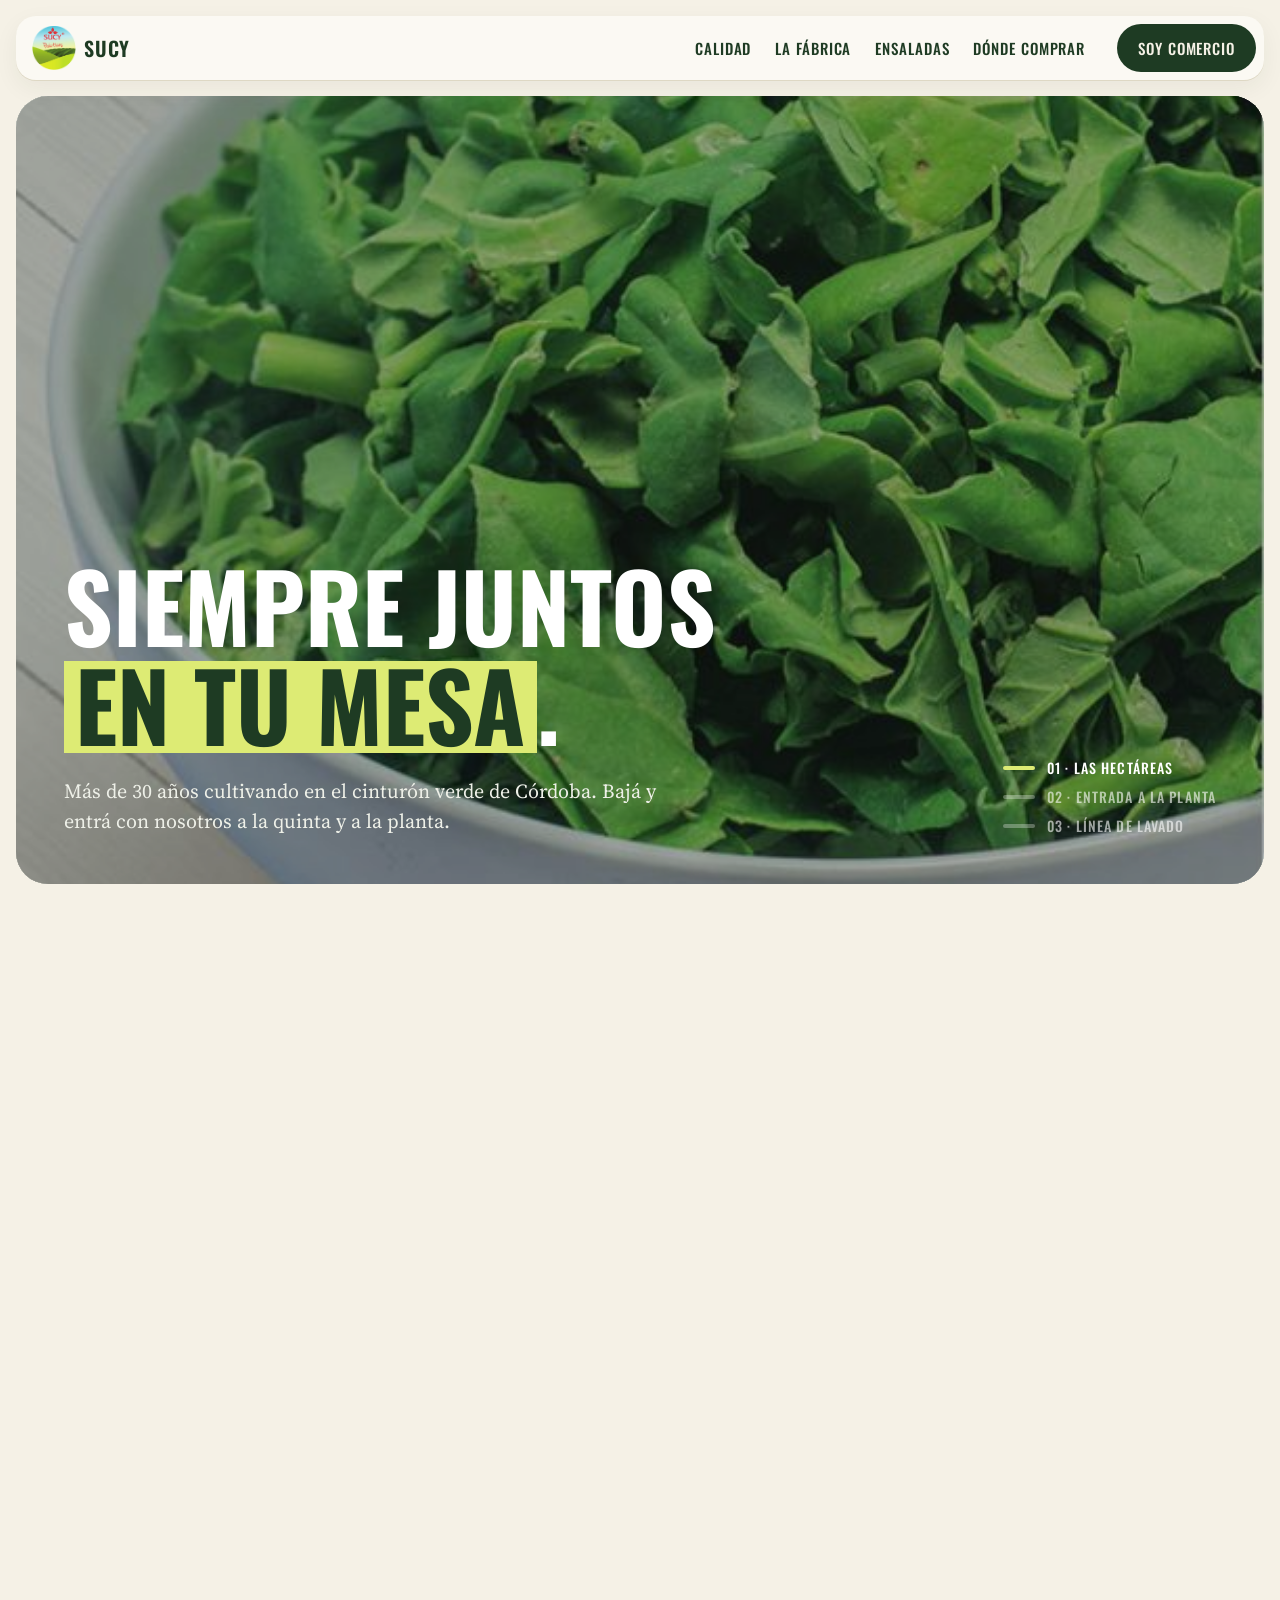
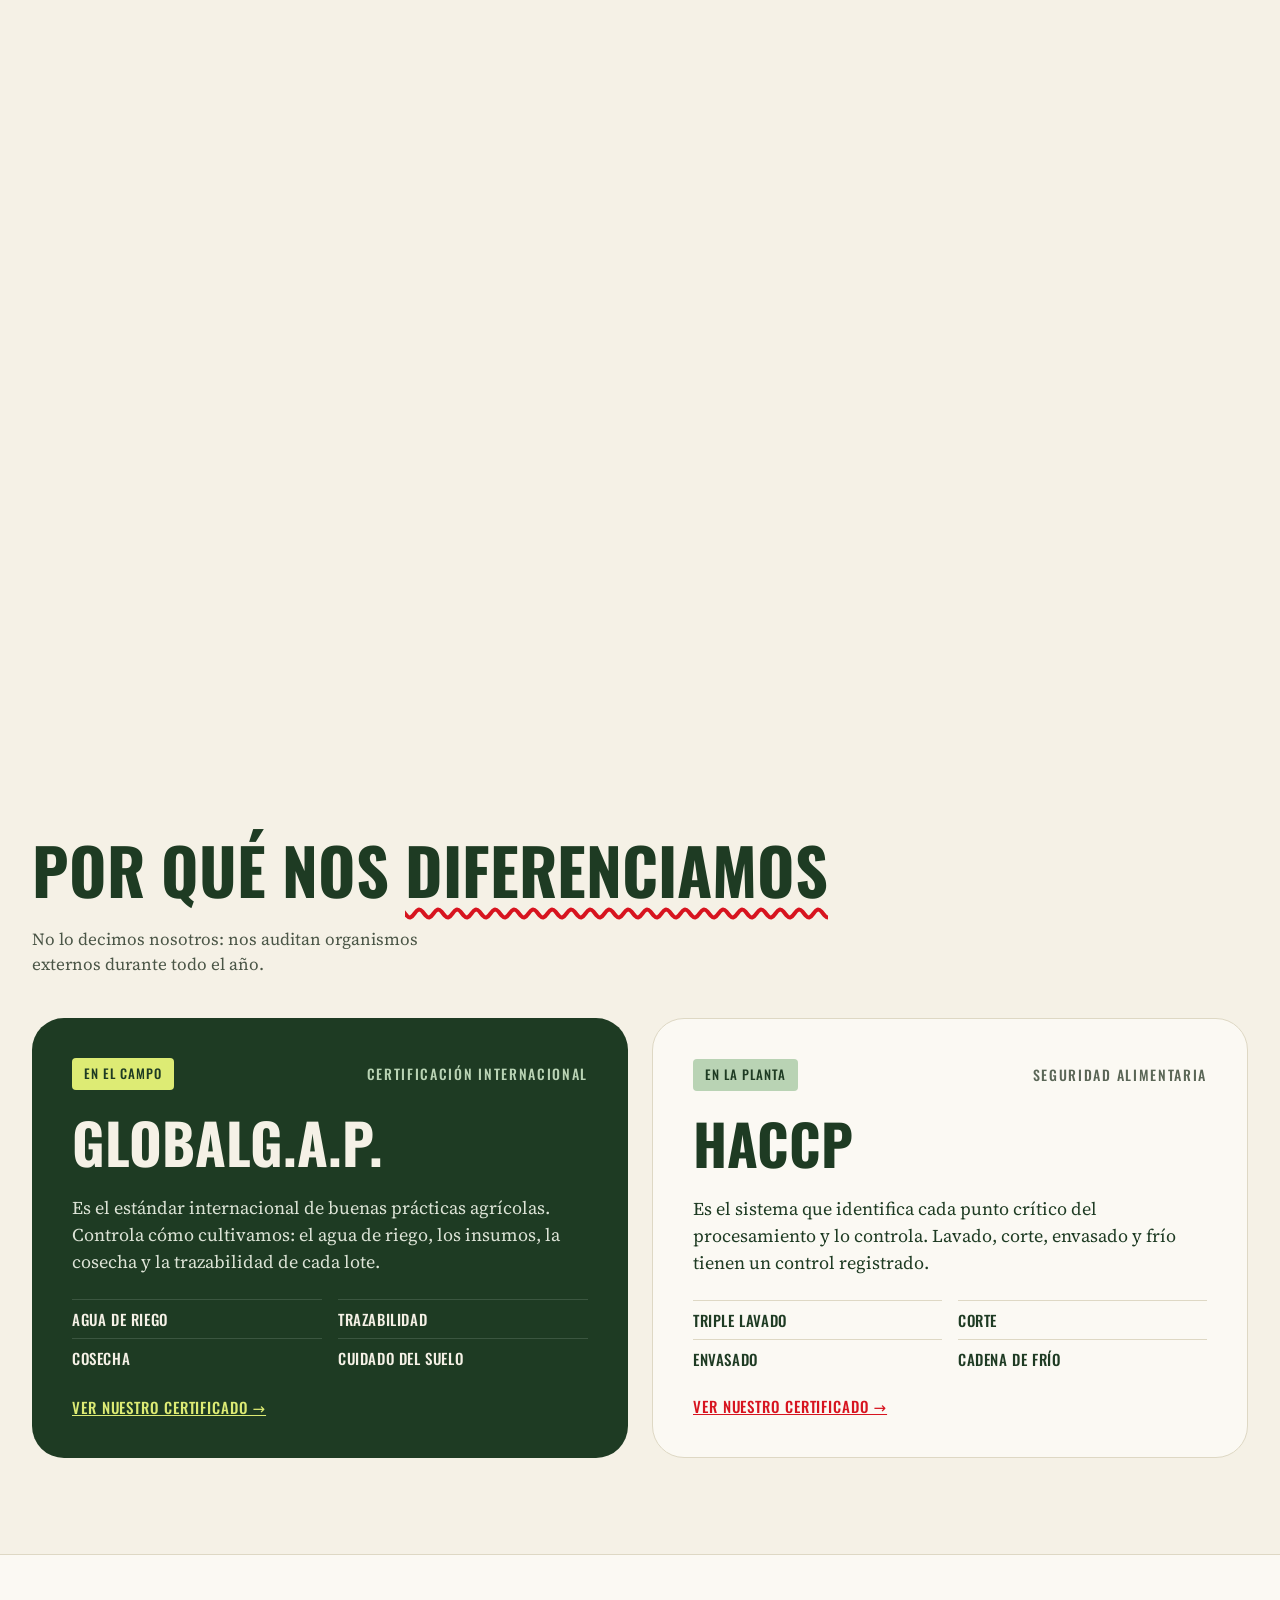
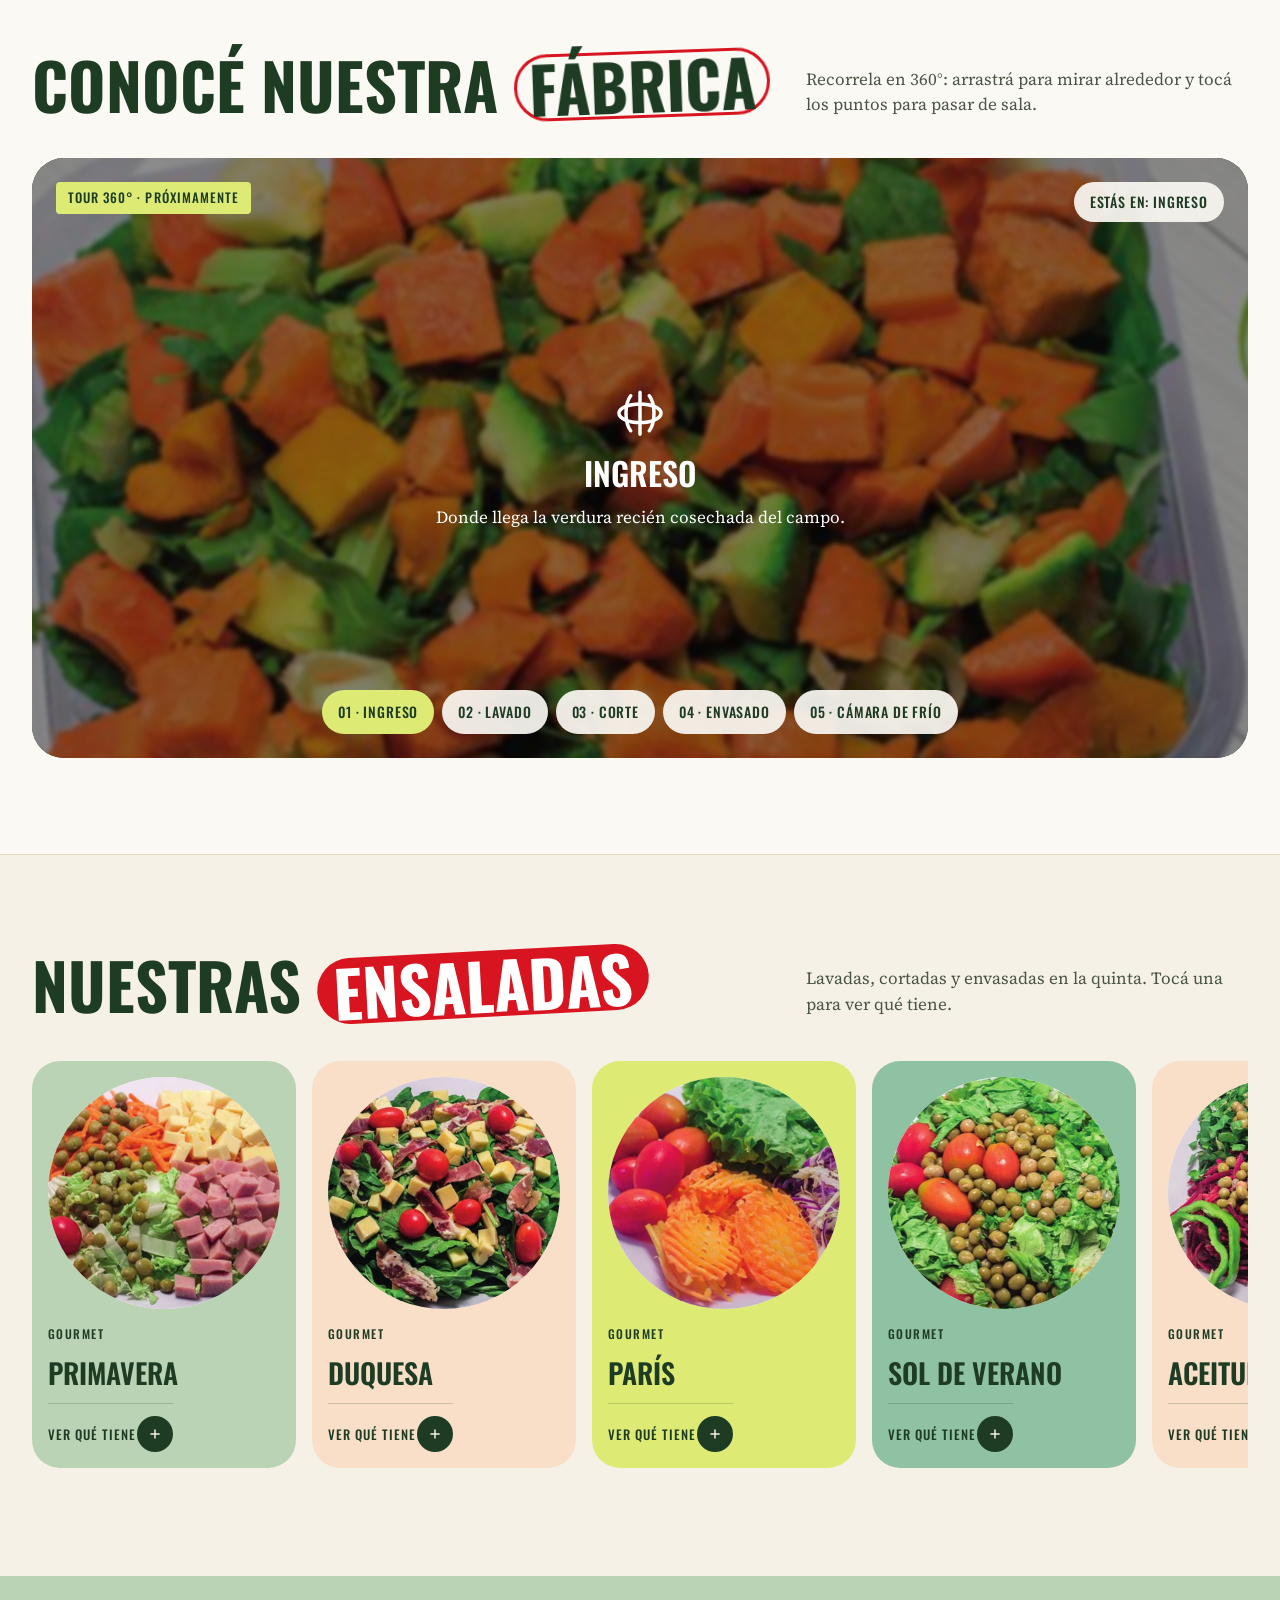
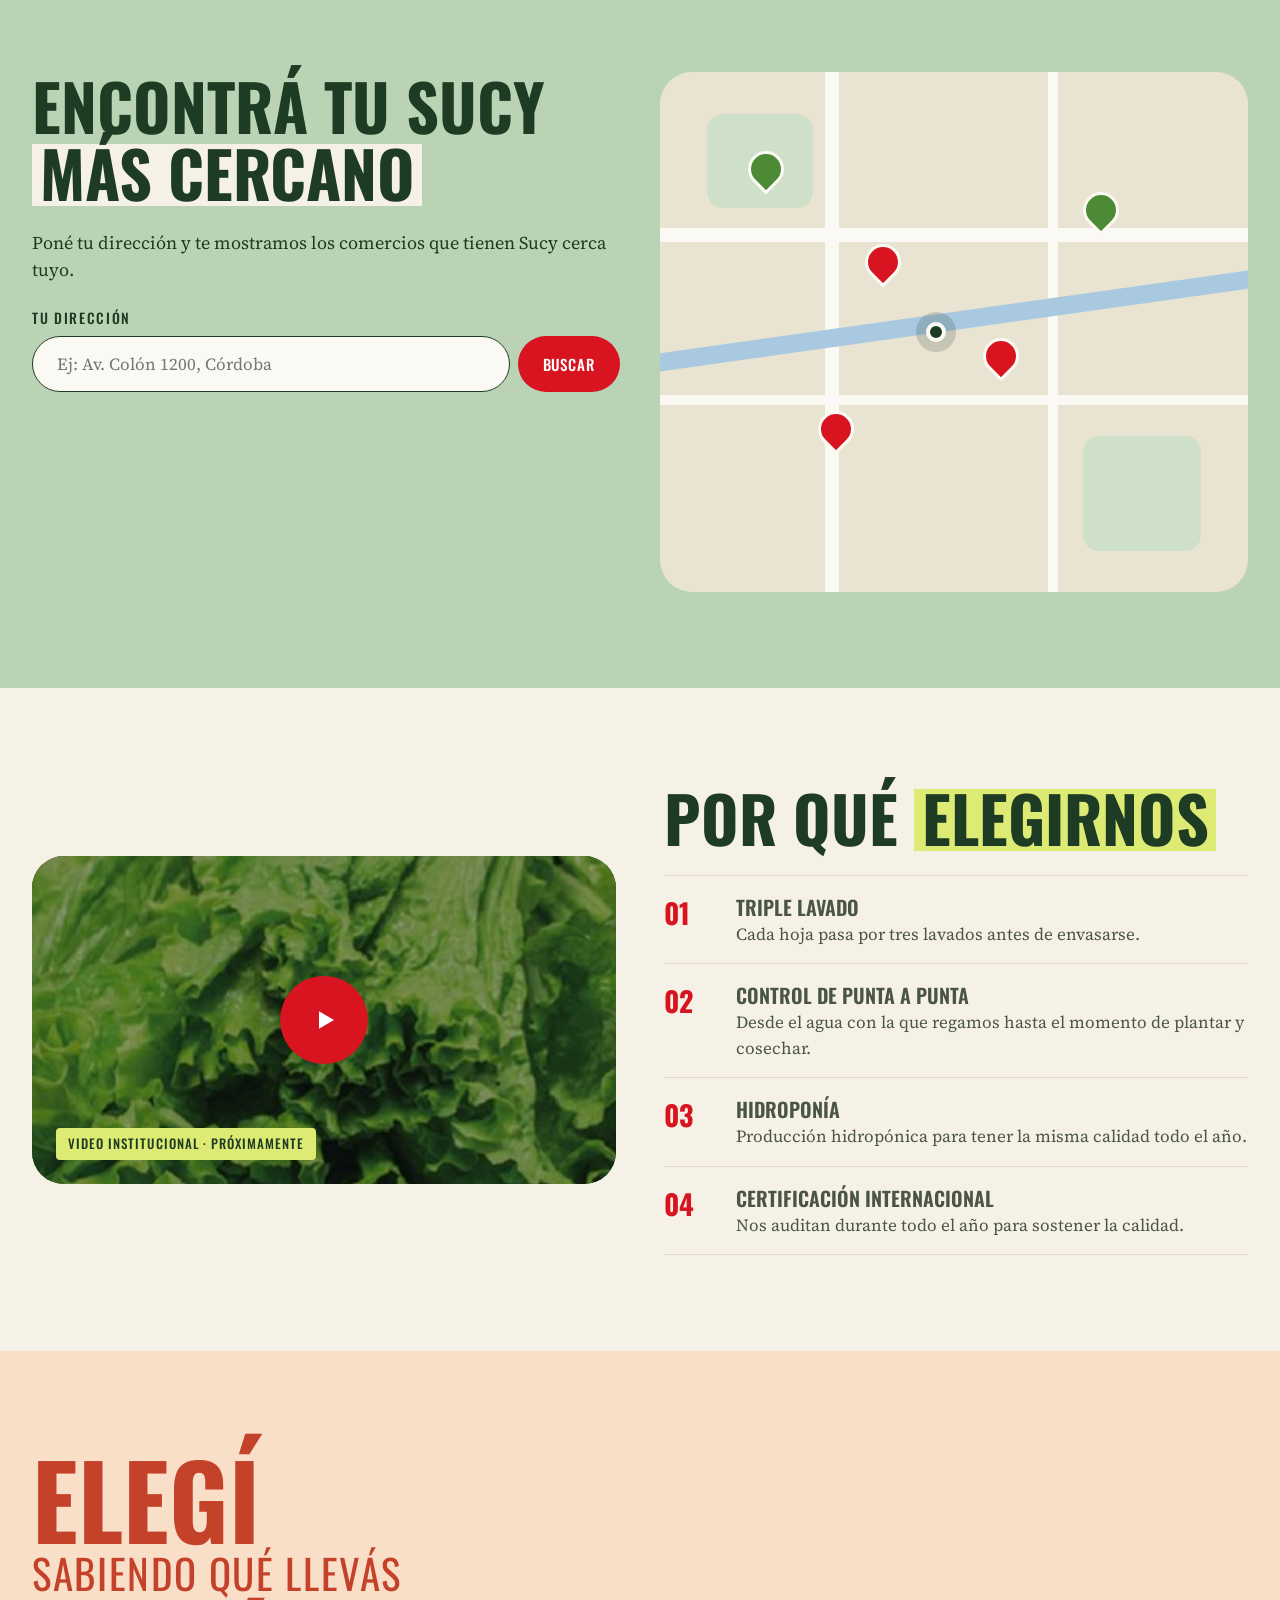
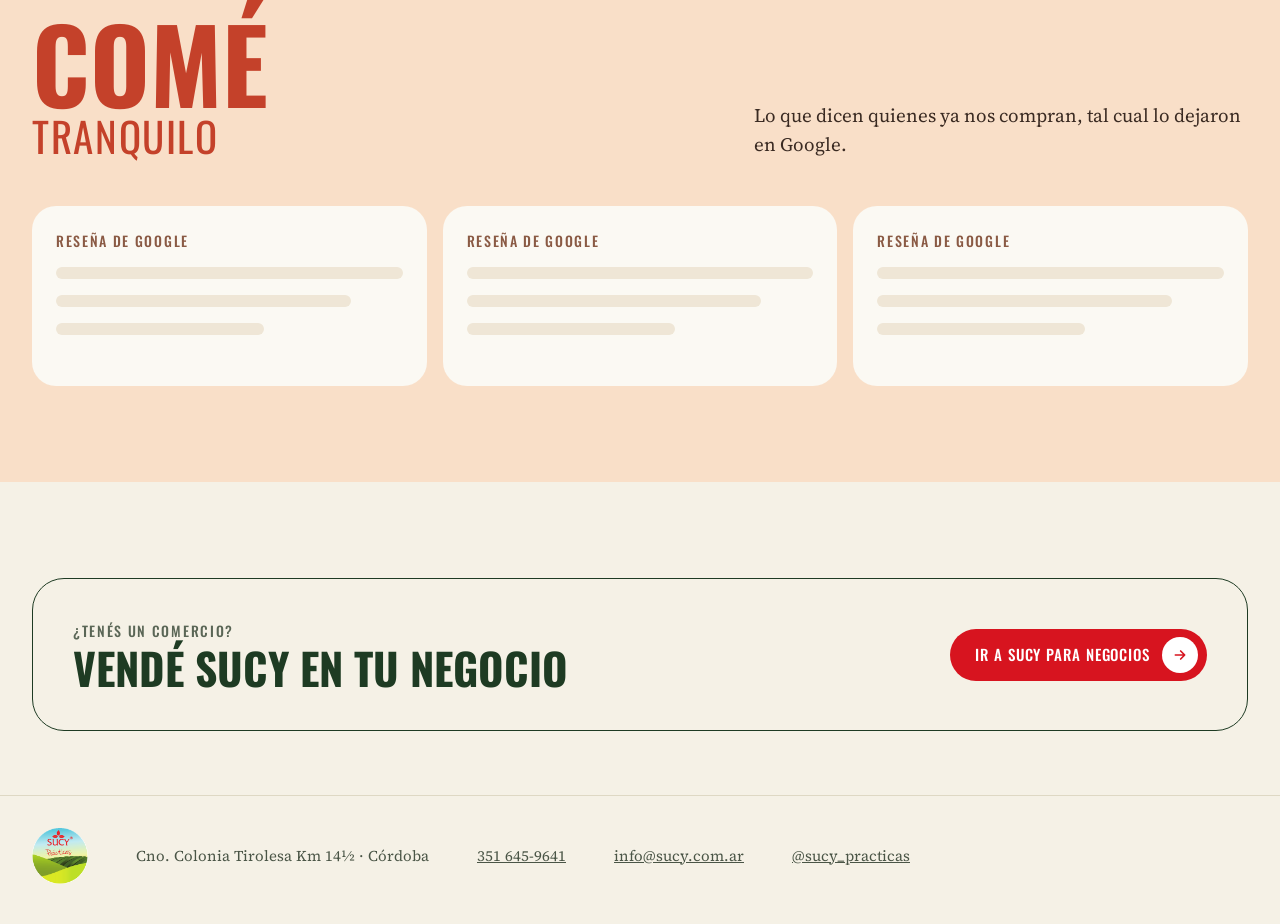
==== index.html @ 7ddfc739 "Add files via upload" ====
<!doctype html>
<html lang="es">
<head>
<meta charset="utf-8">
<meta name="viewport" content="width=device-width, initial-scale=1">
<title>Sucy · Siempre juntos en tu mesa</title>
<meta name="description" content="Verdura y ensaladas listas de nuestra quinta en el cinturón verde de Córdoba. Certificación GlobalG.A.P. y HACCP. Encontrá tu Sucy más cercano.">
<meta property="og:title" content="Sucy · Siempre juntos en tu mesa">
<meta property="og:description" content="Verdura y ensaladas listas de nuestra quinta en Córdoba, con certificación internacional.">
<meta property="og:image" content="/assets/img/espinaca.jpg">
<link rel="icon" href="/assets/img/logo.png">
<link rel="preload" href="/assets/fonts/oswald.woff2" as="font" type="font/woff2" crossorigin>
<link rel="stylesheet" href="/assets/css/sucy.css">
</head>
<body>

<div class="nav-wrap">
  <nav class="nav" aria-label="Principal">
    <a class="brand" href="/"><img src="/assets/img/logo.png" alt="">Sucy</a>
    <div class="nav-links">
      <a href="#calidad">Calidad</a>
      <a href="#fabrica">La fábrica</a>
      <a href="#ensaladas">Ensaladas</a>
      <a href="#mapa">Dónde comprar</a>
    </div>
    <a class="btn btn-verde" href="/mayoristas/">Soy comercio</a>
  </nav>
</div>

<main>
  <!-- Hero: el video del dron avanza con el scroll (assets/video/dron.mp4) -->
  <section class="hero-scroll" aria-label="Presentación">
    <div class="hero-sticky">
      <div class="hero-frame">
        <img class="poster" src="/assets/img/espinaca.jpg" alt="">
        <video id="dron" muted playsinline preload="auto" poster="/assets/img/espinaca.jpg">
          <source src="/assets/video/dron.mp4" type="video/mp4">
        </video>
        <div class="hero-copy">
          <div>
            <h1>Siempre juntos <span class="hl-mark">en tu mesa</span>.</h1>
            <p>Más de 30 años cultivando en el cinturón verde de Córdoba. Bajá y entrá con nosotros a la quinta y a la planta.</p>
          </div>
          <ol class="hero-steps" aria-label="Recorrido">
            <li class="on">01 · Las hectáreas</li>
            <li>02 · Entrada a la planta</li>
            <li>03 · Línea de lavado</li>
          </ol>
        </div>
      </div>
    </div>
  </section>

  <section id="calidad" class="sec">
    <div class="wrap">
      <div class="sec-head">
        <h2>Por qué nos <span class="hl-wavy">diferenciamos</span></h2>
        <p>No lo decimos nosotros: nos auditan organismos externos durante todo el año.</p>
      </div>
      <div class="cert-grid">
        <article class="cert oscura">
          <div class="cert-top"><span class="tag">En el campo</span><span class="label" style="color:var(--salvia)">Certificación internacional</span></div>
          <h3>GlobalG.A.P.</h3>
          <p>Es el estándar internacional de buenas prácticas agrícolas. Controla cómo cultivamos: el agua de riego, los insumos, la cosecha y la trazabilidad de cada lote.</p>
          <ul><li>Agua de riego</li><li>Trazabilidad</li><li>Cosecha</li><li>Cuidado del suelo</li></ul>
          <a class="mas" href="#">Ver nuestro certificado →</a>
        </article>
        <article class="cert clara">
          <div class="cert-top"><span class="tag salvia">En la planta</span><span class="label" style="color:var(--gris2)">Seguridad alimentaria</span></div>
          <h3>HACCP</h3>
          <p>Es el sistema que identifica cada punto crítico del procesamiento y lo controla. Lavado, corte, envasado y frío tienen un control registrado.</p>
          <ul><li>Triple lavado</li><li>Corte</li><li>Envasado</li><li>Cadena de frío</li></ul>
          <a class="mas" href="#">Ver nuestro certificado →</a>
        </article>
      </div>
    </div>
  </section>

  <section id="fabrica" class="sec banda">
    <div class="wrap">
      <div class="sec-head">
        <h2>Conocé nuestra <span class="hl-circle">fábrica</span></h2>
        <p>Recorrela en 360°: arrastrá para mirar alrededor y tocá los puntos para pasar de sala.</p>
      </div>
      <!-- Cuando esté el tour real (Kuula, Momento360 o Pannellum), reemplazar el contenido de .tour por su <iframe>. -->
      <div class="tour" id="tour">
        <img class="fondo" src="/assets/img/sopita.jpg" alt="">
        <span class="tag" style="position:absolute;left:24px;top:24px">Tour 360° · próximamente</span>
        <span class="donde">Estás en:&nbsp;<span data-sala-nombre>Ingreso</span></span>
        <div class="centro">
          <svg width="56" height="56" viewBox="0 0 24 24" fill="none" stroke="#fff" stroke-width="1.5" stroke-linecap="round" aria-hidden="true"><ellipse cx="12" cy="12" rx="9" ry="4"/><path d="M12 3v18M8 4.5c-1.5 2-2 4.5-2 7.5s.5 5.5 2 7.5M16 4.5c1.5 2 2 4.5 2 7.5s-.5 5.5-2 7.5"/></svg>
          <b data-sala-nombre>Ingreso</b>
          <span data-sala-texto>Donde llega la verdura recién cosechada del campo.</span>
        </div>
        <div class="paradas" role="group" aria-label="Salas de la planta"></div>
      </div>
    </div>
  </section>

  <section id="ensaladas" class="sec">
    <div class="wrap">
      <div class="sec-head">
        <h2>Nuestras <span class="hl-pill">ensaladas</span></h2>
        <p>Lavadas, cortadas y envasadas en la quinta. Tocá una para ver qué tiene.</p>
      </div>
      <div class="carrusel" id="carrusel"></div>
    </div>
    <dialog class="ficha" id="ficha" aria-labelledby="ficha-nombre">
      <div class="ficha-in">
        <div class="ficha-foto"><img id="ficha-img" src="" alt=""></div>
        <div class="ficha-tx">
          <div class="ficha-top"><span class="label" id="ficha-linea" style="color:var(--gris2)"></span><button class="cerrar" type="button" aria-label="Cerrar" data-cerrar><svg width="16" height="16" viewBox="0 0 24 24" fill="none" stroke="currentColor" stroke-width="2.5" stroke-linecap="round" aria-hidden="true"><path d="M6 6l12 12M18 6L6 18"/></svg></button></div>
          <h3 id="ficha-nombre"></h3>
          <div><span class="label">Qué tiene</span><div class="ings" id="ficha-ings" style="margin-top:8px"></div></div>
          <div class="btns">
            <a class="btn btn-rojo" href="#mapa" data-cerrar>Dónde conseguirla</a>
            <a class="btn btn-linea" href="/mayoristas/">La quiero para mi negocio</a>
          </div>
        </div>
      </div>
    </dialog>
  </section>

  <section id="mapa" class="sec mapa-sec">
    <div class="wrap mapa-grid">
      <div>
        <h2>Encontrá tu Sucy <span class="hl-mark crema">más cercano</span></h2>
        <p style="font-size:18px">Poné tu dirección y te mostramos los comercios que tienen Sucy cerca tuyo.</p>
        <form class="buscar" id="buscar">
          <label class="label" for="dir">Tu dirección</label>
          <div class="fila"><input id="dir" type="text" autocomplete="street-address" placeholder="Ej: Av. Colón 1200, Córdoba"><button class="btn btn-rojo" type="submit">Buscar</button></div>
        </form>
        <div id="res" hidden>
          <ul class="resultados" id="res-lista"></ul>
          <p class="nota" style="margin-top:8px">Versión de prueba: los comercios son de ejemplo hasta cargar los puntos de venta reales.</p>
        </div>
      </div>
      <div class="mapa" role="img" aria-label="Mapa de Córdoba con puntos de venta">
        <span class="calle" style="left:0;right:0;top:30%;height:14px"></span>
        <span class="calle" style="left:0;right:0;top:62%;height:10px"></span>
        <span class="calle" style="top:0;bottom:0;left:28%;width:14px"></span>
        <span class="calle" style="top:0;bottom:0;left:66%;width:10px"></span>
        <span class="rio"></span>
        <span class="plaza" style="left:8%;top:8%;width:18%;height:18%"></span>
        <span class="plaza" style="left:72%;top:70%;width:20%;height:22%"></span>
        <span class="pin" style="left:38%;top:40%"></span><span class="pin" style="left:58%;top:58%"></span><span class="pin" style="left:30%;top:72%"></span>
        <span class="pin verde" style="left:75%;top:30%"></span><span class="pin verde" style="left:18%;top:22%"></span>
        <span class="yo"></span>
      </div>
    </div>
  </section>

  <section class="sec">
    <div class="wrap dos">
      <div class="video">
        <!-- Cuando esté el video institucional: <video src="/assets/video/institucional.mp4" controls poster="/assets/img/lechuga.jpg"></video> -->
        <img src="/assets/img/lechuga.jpg" alt="">
        <button class="play" type="button" aria-label="Reproducir video: por qué elegirnos"><svg width="30" height="30" viewBox="0 0 24 24" fill="#fff" aria-hidden="true"><path d="M8 5l12 7-12 7z"/></svg></button>
        <span class="tag">Video institucional · próximamente</span>
      </div>
      <div style="display:flex;flex-direction:column;gap:24px">
        <h2>Por qué <span class="hl-mark">elegirnos</span></h2>
        <ol class="lista-num">
          <li><span class="n">01</span><span><b>Triple lavado</b><span>Cada hoja pasa por tres lavados antes de envasarse.</span></span></li>
          <li><span class="n">02</span><span><b>Control de punta a punta</b><span>Desde el agua con la que regamos hasta el momento de plantar y cosechar.</span></span></li>
          <li><span class="n">03</span><span><b>Hidroponía</b><span>Producción hidropónica para tener la misma calidad todo el año.</span></span></li>
          <li><span class="n">04</span><span><b>Certificación internacional</b><span>Nos auditan durante todo el año para sostener la calidad.</span></span></li>
        </ol>
      </div>
    </div>
  </section>

  <section class="sec durazno">
    <div class="wrap">
      <div class="sec-head" style="margin:0">
        <div class="grito">
          <span class="g">Elegí</span><span class="c">sabiendo qué llevás</span>
          <span class="g">Comé</span><span class="c" style="margin:0">tranquilo</span>
        </div>
        <p style="font-size:19px;color:#3A2A22">Lo que dicen quienes ya nos compran, tal cual lo dejaron en Google.</p>
      </div>
      <!-- Reemplazar por las reseñas reales de Google (widget o carga manual). -->
      <div class="resenas">
        <div class="resena"><span class="label" style="color:#8A5A44">Reseña de Google</span><span class="esqueleto"></span><span class="esqueleto" style="width:85%"></span><span class="esqueleto" style="width:60%"></span></div>
        <div class="resena"><span class="label" style="color:#8A5A44">Reseña de Google</span><span class="esqueleto"></span><span class="esqueleto" style="width:85%"></span><span class="esqueleto" style="width:60%"></span></div>
        <div class="resena"><span class="label" style="color:#8A5A44">Reseña de Google</span><span class="esqueleto"></span><span class="esqueleto" style="width:85%"></span><span class="esqueleto" style="width:60%"></span></div>
      </div>
    </div>
  </section>

  <section class="sec" style="padding-bottom:64px">
    <div class="wrap">
      <div class="puente">
        <div><span class="label" style="color:var(--gris2)">¿Tenés un comercio?</span><div class="t">Vendé Sucy en tu negocio</div></div>
        <a class="btn btn-rojo" href="/mayoristas/">Ir a Sucy para negocios <span class="flecha"><svg width="16" height="16" viewBox="0 0 24 24" fill="none" stroke="currentColor" stroke-width="2.5" stroke-linecap="round" stroke-linejoin="round" aria-hidden="true"><path d="M5 12h14M13 6l6 6-6 6"/></svg></span></a>
      </div>
    </div>
  </section>
</main>

<footer>
  <div class="wrap">
    <img src="/assets/img/logo.png" alt="Sucy Prácticas">
    <span>Cno. Colonia Tirolesa Km 14½ · Córdoba</span>
    <a href="tel:+543516459641">351 645-9641</a>
    <a href="mailto:info@sucy.com.ar">info@sucy.com.ar</a>
    <a href="https://instagram.com/sucy_practicas">@sucy_practicas</a>
  </div>
</footer>

<script src="/assets/js/home.js" defer></script>
</body>
</html>
---- assets/css/sucy.css ----
/* Sucy — estilos compartidos (minorista y mayoristas) */
@font-face{font-family:"Oswald";src:url("../fonts/oswald.woff2") format("woff2");font-weight:200 700;font-display:swap}
@font-face{font-family:"Source Serif 4";src:url("../fonts/source-serif-4.woff2") format("woff2");font-weight:200 900;font-display:swap}

:root{
  --crema:#F5F1E6; --papel:#FBF9F3; --linea:#DED8C4;
  --verde:#1E3B23; --hoja:#4C8A35; --rojo:#D7141F;
  --lima:#DDEB74; --salvia:#B9D3B4; --menta:#8FC1A3; --durazno:#F9DFC8; --tomate:#C4412A;
  --gris:#4A5546; --gris2:#5A6656;
  --display:"Oswald",system-ui,sans-serif;
  --texto:"Source Serif 4",Georgia,serif;
  --r-lg:32px; --r-md:24px; --r-sm:16px;
  --max:1280px;
}
*{box-sizing:border-box}
html{scroll-behavior:smooth;-webkit-text-size-adjust:100%}
@media (prefers-reduced-motion:reduce){html{scroll-behavior:auto}}
body{margin:0;background:var(--crema);color:var(--verde);font:17px/1.5 var(--texto)}
img{max-width:100%;display:block}
a{color:inherit}
button,input{font:inherit;color:inherit}
button{cursor:pointer}
:focus-visible{outline:3px solid var(--rojo);outline-offset:3px}
h1,h2,h3{font-family:var(--display);font-weight:700;text-transform:uppercase;margin:0;text-wrap:balance}
h1{font-size:clamp(52px,7.4vw,112px);line-height:1.04}
h2{font-size:clamp(40px,5vw,72px);line-height:1.04}
h3{font-weight:600}
p{margin:0}
.wrap{max-width:var(--max);margin:0 auto;padding:0 32px}
@media(max-width:640px){.wrap{padding:0 20px}}
section{scroll-margin-top:96px}
.sec{padding:96px 0}
@media(max-width:640px){.sec{padding:64px 0}}
.sec-head{display:flex;flex-wrap:wrap;justify-content:space-between;align-items:flex-end;gap:24px;margin-bottom:40px}
.sec-head p{max-width:26em;color:var(--gris)}

/* etiquetas y textos chicos */
.eyebrow,.label{font-family:var(--display);font-weight:500;font-size:14px;letter-spacing:.12em;text-transform:uppercase}
.tag{display:inline-flex;align-items:center;gap:8px;height:32px;padding:0 12px;border-radius:4px;background:var(--lima);color:var(--verde);font-family:var(--display);font-weight:500;font-size:13px;letter-spacing:.08em;text-transform:uppercase}
.tag.salvia{background:var(--salvia)}

/* destacados: misma fuente, otro gesto */
.hl-mark{background:linear-gradient(to bottom,transparent 20%,var(--lima) 20%,var(--lima) 86%,transparent 86%);color:var(--verde);padding:0 .12em;-webkit-box-decoration-break:clone;box-decoration-break:clone}
.hl-mark.crema{background:linear-gradient(to bottom,transparent 20%,var(--crema) 20%,var(--crema) 86%,transparent 86%)}
.hl-pill{display:inline-block;background:var(--rojo);color:#fff;border-radius:999px;padding:.04em .26em;line-height:.95;transform:rotate(-3deg)}
.hl-wavy{text-decoration:underline wavy var(--rojo);text-decoration-thickness:.06em;text-underline-offset:.16em}
.hl-circle{display:inline-block;border:.06em solid var(--rojo);border-radius:999px;padding:0 .18em;line-height:.95;transform:rotate(-2deg)}
.hl-under{text-decoration:underline;text-decoration-color:var(--lima);text-decoration-thickness:.06em;text-underline-offset:.14em}

/* botones (todos 52px) */
.btn{display:inline-flex;align-items:center;justify-content:center;gap:12px;height:52px;padding:0 24px;border-radius:999px;border:1.5px solid transparent;font-family:var(--display);font-weight:500;font-size:15px;letter-spacing:.06em;text-transform:uppercase;text-decoration:none;white-space:nowrap}
.btn-rojo{background:var(--rojo);color:#fff}
.btn-verde{background:var(--verde);color:var(--crema)}
.btn-linea{border-color:currentColor;background:transparent}
.btn .flecha{width:36px;height:36px;border-radius:50%;display:grid;place-items:center;margin-right:-16px;background:#fff;color:var(--rojo)}
.btn-verde .flecha{background:var(--lima);color:var(--verde)}
.btn:hover{filter:brightness(1.06)}
.btns{display:flex;flex-wrap:wrap;gap:8px}

/* nav */
.nav-wrap{position:sticky;top:0;z-index:30;padding:16px 16px 0;max-width:1312px;margin:0 auto}
.nav{display:flex;flex-wrap:wrap;align-items:center;gap:12px 32px;background:var(--papel);border-radius:20px;padding:8px 8px 8px 16px;box-shadow:0 1px 0 var(--linea),0 8px 24px rgba(30,59,35,.06)}
.brand{display:flex;align-items:center;gap:8px;text-decoration:none;font-family:var(--display);font-weight:600;font-size:20px;letter-spacing:.04em;text-transform:uppercase}
.brand img{width:44px;height:44px}
.brand .chip{height:24px;padding:0 8px;border-radius:4px;background:var(--verde);color:var(--lima);font-size:12px;font-weight:500;letter-spacing:.1em;display:inline-flex;align-items:center}
.nav-links{display:flex;flex-wrap:wrap;gap:8px 24px;margin-left:auto;font-family:var(--display);font-weight:500;font-size:15px;letter-spacing:.06em;text-transform:uppercase}
.nav-links a{text-decoration:none}
.nav-links a:hover{color:var(--rojo)}
.nav .btn{height:48px;padding:0 20px}
@media(max-width:860px){.nav-links{order:3;width:100%;margin:0;justify-content:space-between;padding:4px 8px 6px;font-size:13px;gap:8px 16px}}

/* hero con video que avanza con el scroll */
.hero-scroll{position:relative;height:260vh;margin-top:-80px}
.hero-sticky{position:sticky;top:0;height:100vh;padding:96px 16px 16px}
.hero-frame{position:relative;height:100%;max-width:1408px;margin:0 auto;border-radius:var(--r-lg);overflow:hidden;background:var(--verde)}
.hero-frame video,.hero-frame .poster{position:absolute;inset:0;width:100%;height:100%;object-fit:cover}
.hero-frame::after{content:"";position:absolute;inset:0;background:rgba(20,30,18,.38)}
.hero-copy{position:absolute;left:48px;right:48px;bottom:48px;z-index:1;display:flex;flex-wrap:wrap;align-items:flex-end;justify-content:space-between;gap:32px;color:#fff}
.hero-copy > div{flex:1 1 520px;min-width:0;display:flex;flex-direction:column;gap:24px}
.hero-copy p{font-size:20px;max-width:32em;color:#EEF0E8}
.hero-steps{list-style:none;margin:0;padding:0;display:flex;flex-direction:column;gap:8px;font-family:var(--display);font-weight:500;font-size:14px;letter-spacing:.08em;text-transform:uppercase}
.hero-steps li{display:flex;align-items:center;gap:12px;opacity:.6;transition:opacity .3s}
.hero-steps li::before{content:"";width:32px;height:4px;border-radius:4px;background:rgba(255,255,255,.5);transition:background .3s}
.hero-steps li.on{opacity:1}
.hero-steps li.on::before{background:var(--lima)}
.hero-frame .tag{position:absolute;left:24px;top:24px;z-index:1}
@media(max-width:640px){.hero-copy{left:20px;right:20px;bottom:24px}.hero-scroll{height:200vh}}

/* certificaciones */
.cert-grid{display:grid;grid-template-columns:repeat(auto-fit,minmax(320px,1fr));gap:24px}
.cert{border-radius:var(--r-lg);padding:40px;display:flex;flex-direction:column;gap:24px}
.cert.oscura{background:var(--verde);color:var(--crema)}
.cert.clara{background:var(--papel);border:1px solid var(--linea)}
.cert-top{display:flex;justify-content:space-between;align-items:center;gap:16px}
.cert h3{font-size:56px;line-height:1;font-weight:700}
.cert p{font-size:18px}
.cert.oscura p{color:#DCE3D6}
.cert ul{margin:0;padding:0;list-style:none;display:grid;grid-template-columns:repeat(2,minmax(0,1fr));gap:8px 16px;font-family:var(--display);font-weight:500;font-size:15px;letter-spacing:.04em;text-transform:uppercase}
.cert li{border-top:1px solid var(--linea);padding-top:8px}
.cert.oscura li{border-color:#3B5640}
.cert .mas{margin-top:auto;font-family:var(--display);font-weight:500;font-size:15px;letter-spacing:.06em;text-transform:uppercase}
.cert.oscura .mas{color:var(--lima)}
.cert.clara .mas{color:var(--rojo)}

/* tour 360 */
.banda{background:var(--papel);border-block:1px solid var(--linea)}
.tour{position:relative;height:clamp(420px,56vw,600px);border-radius:var(--r-lg);overflow:hidden;background:var(--verde)}
.tour iframe{position:absolute;inset:0;width:100%;height:100%;border:0}
.tour .fondo{position:absolute;inset:0;width:100%;height:100%;object-fit:cover;filter:brightness(.55) blur(2px);transform:scale(1.1)}
.tour .donde{position:absolute;right:24px;top:24px;height:40px;padding:0 16px;border-radius:999px;background:rgba(251,249,243,.92);display:inline-flex;align-items:center;font-family:var(--display);font-weight:500;font-size:14px;letter-spacing:.06em;text-transform:uppercase}
.tour .centro{position:absolute;left:50%;top:50%;transform:translate(-50%,-50%);text-align:center;color:#fff;display:flex;flex-direction:column;align-items:center;gap:8px;width:min(90%,32em)}
.tour .centro b{font-family:var(--display);font-weight:600;font-size:32px;text-transform:uppercase}
.tour .paradas{position:absolute;left:24px;right:24px;bottom:24px;display:flex;flex-wrap:wrap;gap:8px;justify-content:center}
.tour .paradas button{height:44px;padding:0 16px;border-radius:999px;border:0;background:rgba(251,249,243,.92);font-family:var(--display);font-weight:500;font-size:14px;letter-spacing:.06em;text-transform:uppercase}
.tour .paradas button[aria-pressed="true"]{background:var(--lima)}

/* ensaladas */
.carrusel{display:flex;gap:16px;overflow-x:auto;padding:4px 4px 12px;scroll-snap-type:x mandatory;scrollbar-width:thin}
.ens{flex:0 0 264px;scroll-snap-align:start;text-align:left;border:0;padding:16px;border-radius:28px;color:var(--verde);display:flex;flex-direction:column;gap:16px}
.ens .foto{width:100%;aspect-ratio:1;border-radius:50%;overflow:hidden;background:var(--papel)}
.ens .foto img{width:100%;height:100%;object-fit:cover;transform:scale(1.3)}
.ens .nombre{font-family:var(--display);font-weight:600;font-size:28px;line-height:1;text-transform:uppercase}
.ens .ver{display:flex;justify-content:space-between;align-items:center;border-top:1px solid rgba(30,59,35,.2);padding-top:12px;font-family:var(--display);font-weight:500;font-size:13px;letter-spacing:.08em;text-transform:uppercase}
.ens .mas{width:36px;height:36px;border-radius:50%;background:var(--verde);color:var(--crema);display:grid;place-items:center}
.ens:hover .mas{background:var(--rojo)}
.ficha{border:0;padding:0;border-radius:var(--r-lg);width:min(1000px,calc(100% - 32px));max-height:calc(100% - 32px);background:var(--papel);color:var(--verde);overflow:auto}
.ficha::backdrop{background:rgba(20,30,18,.55)}
.ficha-in{display:grid;grid-template-columns:repeat(auto-fit,minmax(300px,1fr))}
.ficha-foto{min-height:380px;position:relative}
.ficha-foto img{position:absolute;inset:0;width:100%;height:100%;object-fit:cover}
.ficha-tx{padding:40px;display:flex;flex-direction:column;gap:24px}
.ficha-tx h3{font-size:56px;line-height:1}
.ficha-top{display:flex;justify-content:space-between;align-items:center}
.cerrar{width:44px;height:44px;border-radius:50%;border:1px solid var(--linea);background:transparent;display:grid;place-items:center}
.ings{display:flex;flex-wrap:wrap;gap:8px}
.ings span{height:32px;display:inline-flex;align-items:center;padding:0 12px;border-radius:4px;background:var(--crema);border:1px solid var(--linea);font-size:15px}
.ficha .btns{margin-top:auto}

/* mapa */
.mapa-sec{background:var(--salvia)}
.mapa-grid{display:grid;grid-template-columns:repeat(auto-fit,minmax(340px,1fr));gap:40px;align-items:start}
.mapa-grid > div:first-child{display:flex;flex-direction:column;gap:24px}
.buscar{display:flex;flex-direction:column;gap:8px}
.buscar .fila{display:flex;gap:8px}
.buscar input{flex:1;min-width:0;height:56px;border-radius:999px;border:1.5px solid var(--verde);background:var(--papel);padding:0 24px;font-size:17px}
.buscar button{height:56px}
.resultados{margin:0;padding:0;list-style:none;display:flex;flex-direction:column;gap:8px}
.resultados li{display:flex;justify-content:space-between;align-items:center;gap:16px;background:var(--papel);border-radius:var(--r-sm);padding:16px 20px}
.resultados b{display:block;font-family:var(--display);font-weight:600;font-size:18px;text-transform:uppercase}
.resultados span{font-size:15px;color:var(--gris)}
.resultados .km{font-family:var(--display);font-weight:600;color:var(--verde);white-space:nowrap}
.nota{font-size:14px;color:#3E4B3B}
.mapa{position:relative;height:520px;border-radius:var(--r-lg);overflow:hidden;background:#E9E4D2}
.mapa .calle{position:absolute;background:var(--papel)}
.mapa .rio{position:absolute;left:-10%;right:-10%;top:46%;height:18px;background:#A9C9E0;transform:rotate(-8deg)}
.mapa .plaza{position:absolute;border-radius:16px;background:#CFE0C8}
.mapa .pin{position:absolute;width:36px;height:36px;margin:-36px 0 0 -18px;border-radius:50% 50% 50% 0;transform:rotate(-45deg);background:var(--rojo);border:3px solid var(--papel)}
.mapa .pin.verde{background:var(--hoja)}
.mapa .yo{position:absolute;left:47%;top:50%;width:20px;height:20px;margin:-10px 0 0 -10px;border-radius:50%;background:var(--verde);border:4px solid var(--papel);box-shadow:0 0 0 10px rgba(30,59,35,.18)}

/* por qué elegirnos */
.dos{display:grid;grid-template-columns:repeat(auto-fit,minmax(340px,1fr));gap:48px;align-items:center}
.video{position:relative;aspect-ratio:16/9;border-radius:var(--r-lg);overflow:hidden;background:var(--verde)}
.video img,.video video{position:absolute;inset:0;width:100%;height:100%;object-fit:cover}
.video img{filter:brightness(.6)}
.video .play{position:absolute;left:50%;top:50%;width:88px;height:88px;margin:-44px 0 0 -44px;border-radius:50%;border:0;background:var(--rojo);display:grid;place-items:center}
.video .tag{position:absolute;left:24px;bottom:24px}
.lista-num{margin:0;padding:0;list-style:none}
.lista-num li{display:grid;grid-template-columns:56px 1fr;gap:16px;padding:16px 0;border-top:1px solid var(--linea)}
.lista-num li:last-child{border-bottom:1px solid var(--linea)}
.lista-num .n{font-family:var(--display);font-weight:700;font-size:28px;color:var(--rojo)}
.lista-num b{display:block;font-family:var(--display);font-weight:600;font-size:20px;text-transform:uppercase}
.lista-num span{color:var(--gris)}

/* elegí / comé + reseñas */
.durazno{background:var(--durazno)}
.grito{display:flex;flex-direction:column;color:var(--tomate)}
.grito .g{font-family:var(--display);font-weight:700;font-size:clamp(64px,8vw,120px);line-height:1;text-transform:uppercase}
.grito .c{font-family:var(--display);font-weight:400;font-size:clamp(28px,3.2vw,44px);line-height:1.1;letter-spacing:.04em;text-transform:uppercase;margin-bottom:16px}
.resenas{display:grid;grid-template-columns:repeat(auto-fit,minmax(260px,1fr));gap:16px;margin-top:48px}
.resena{background:var(--papel);border-radius:var(--r-md);padding:24px;display:flex;flex-direction:column;gap:16px;min-height:180px}
.resena .esqueleto{height:12px;border-radius:6px;background:#EFE6D6}

/* puente y footer */
.puente{display:flex;flex-wrap:wrap;align-items:center;justify-content:space-between;gap:24px;border:1.5px solid var(--verde);border-radius:var(--r-lg);padding:40px}
.puente .t{font-family:var(--display);font-weight:700;font-size:clamp(28px,3.4vw,44px);line-height:1.04;text-transform:uppercase}
footer{border-top:1px solid var(--linea)}
footer .wrap{padding-top:32px;padding-bottom:40px;display:flex;flex-wrap:wrap;gap:16px 48px;align-items:center;font-size:15px;color:var(--gris)}
footer img{width:56px;height:56px}

/* ---------- mayoristas ---------- */
.hero-may{display:grid;grid-template-columns:repeat(auto-fit,minmax(380px,1fr));gap:48px;align-items:center;padding:72px 0 80px}
.hero-may > div:first-child{display:flex;flex-direction:column;gap:24px}
.hero-may h1{font-size:clamp(52px,6.6vw,100px)}
.hero-may p{font-size:20px;color:#3E4B3B;max-width:30em}
.hero-may .img{position:relative;height:520px;border-radius:var(--r-lg);overflow:hidden;background:var(--menta)}
.hero-may .img img{width:100%;height:100%;object-fit:cover}
.placa{display:inline-flex;align-items:stretch;height:56px;border-radius:8px;overflow:hidden;background:var(--papel)}
.placa .ok{width:48px;background:var(--verde);display:grid;place-items:center}
.placa .tx{display:flex;flex-direction:column;justify-content:center;padding:0 16px;gap:2px}
.placa small{font-family:var(--display);font-size:10px;font-weight:500;letter-spacing:.14em;text-transform:uppercase;color:var(--gris2)}
.placa b{font-family:var(--display);font-weight:600;font-size:19px;line-height:1}
.hero-may .placa{position:absolute;left:24px;bottom:24px}
.logos{display:flex;flex-wrap:wrap;align-items:center;gap:16px 56px;padding-top:32px;padding-bottom:32px}
.logos .label{color:var(--gris2);max-width:14em}
.logos span:not(.label){font-family:var(--display);font-weight:600;font-size:28px;letter-spacing:.02em;text-transform:uppercase}
.cert-banda{background:var(--verde);color:var(--crema);border-radius:var(--r-lg);padding:56px;display:grid;grid-template-columns:repeat(auto-fit,minmax(340px,1fr));gap:40px;align-items:center}
.cert-banda h2{font-size:clamp(40px,4.8vw,68px)}
.cert-banda .hl-under{color:var(--lima)}
.cert-banda p{font-size:19px;color:#DCE3D6}
.datos{display:grid;grid-template-columns:repeat(3,minmax(0,1fr));gap:8px;margin-top:16px}
.datos div{border-top:2px solid var(--lima);padding-top:12px;display:flex;flex-direction:column;gap:4px}
.datos b{font-family:var(--display);font-weight:700;font-size:32px;line-height:1}
.datos span{font-family:var(--display);font-weight:500;font-size:13px;letter-spacing:.1em;text-transform:uppercase;color:var(--salvia)}
@media(max-width:640px){.cert-banda{padding:32px}}
.prods{display:grid;grid-template-columns:repeat(auto-fit,minmax(280px,1fr));gap:16px}
.prod{border-radius:28px;padding:16px;display:flex;flex-direction:column;gap:16px}
.prod .img{height:220px;border-radius:20px;overflow:hidden}
.prod .img img{width:100%;height:100%;object-fit:cover}
.prod .tx{padding:0 8px 8px;display:flex;flex-direction:column;gap:8px}
.prod h3{font-size:30px;line-height:1}
.prod p{font-size:16px}
.prod a{margin-top:8px;font-family:var(--display);font-weight:500;font-size:14px;letter-spacing:.08em;text-transform:uppercase}
.bg-salvia{background:var(--salvia)}.bg-durazno{background:var(--durazno)}.bg-lima{background:var(--lima)}.bg-menta{background:var(--menta)}
.bg-papel{background:var(--papel);border:1px solid var(--linea)}
.logis{display:grid;grid-template-columns:repeat(auto-fit,minmax(220px,1fr));gap:16px}
.logis div{background:var(--crema);border-radius:var(--r-md);padding:24px;display:flex;flex-direction:column;gap:12px}
.logis .ico{width:48px;height:48px;border-radius:50%;background:var(--verde);display:grid;place-items:center}
.logis b{font-family:var(--display);font-weight:600;font-size:20px;text-transform:uppercase}
.logis span{font-size:16px;color:var(--gris)}
.tres{display:grid;grid-template-columns:repeat(auto-fit,minmax(260px,1fr));gap:16px;margin-top:48px}
.tres div{border-top:2px solid var(--verde);padding-top:16px;display:flex;flex-direction:column;gap:8px}
.tres .n{font-family:var(--display);font-weight:700;font-size:40px;line-height:1;color:var(--rojo)}
.tres b{font-family:var(--display);font-weight:600;font-size:20px;text-transform:uppercase}
.tres span{font-size:16px;color:var(--gris)}
.contacto{background:var(--lima)}
.contacto .dos{align-items:start}
.contacto .col{display:flex;flex-direction:column;gap:24px;align-items:flex-start}
.canales{background:var(--papel);border-radius:var(--r-lg);padding:32px;display:flex;flex-direction:column;gap:16px}
.canales a{display:flex;justify-content:space-between;align-items:center;gap:16px;min-height:56px;padding:8px 20px;border-radius:var(--r-sm);background:var(--crema);text-decoration:none;font-family:var(--display);font-weight:500;font-size:17px;letter-spacing:.04em;text-transform:uppercase}
.canales a span{font-family:var(--texto);font-size:15px;text-transform:none;letter-spacing:0;text-align:right}
.canales a:hover{background:#EFEADB}
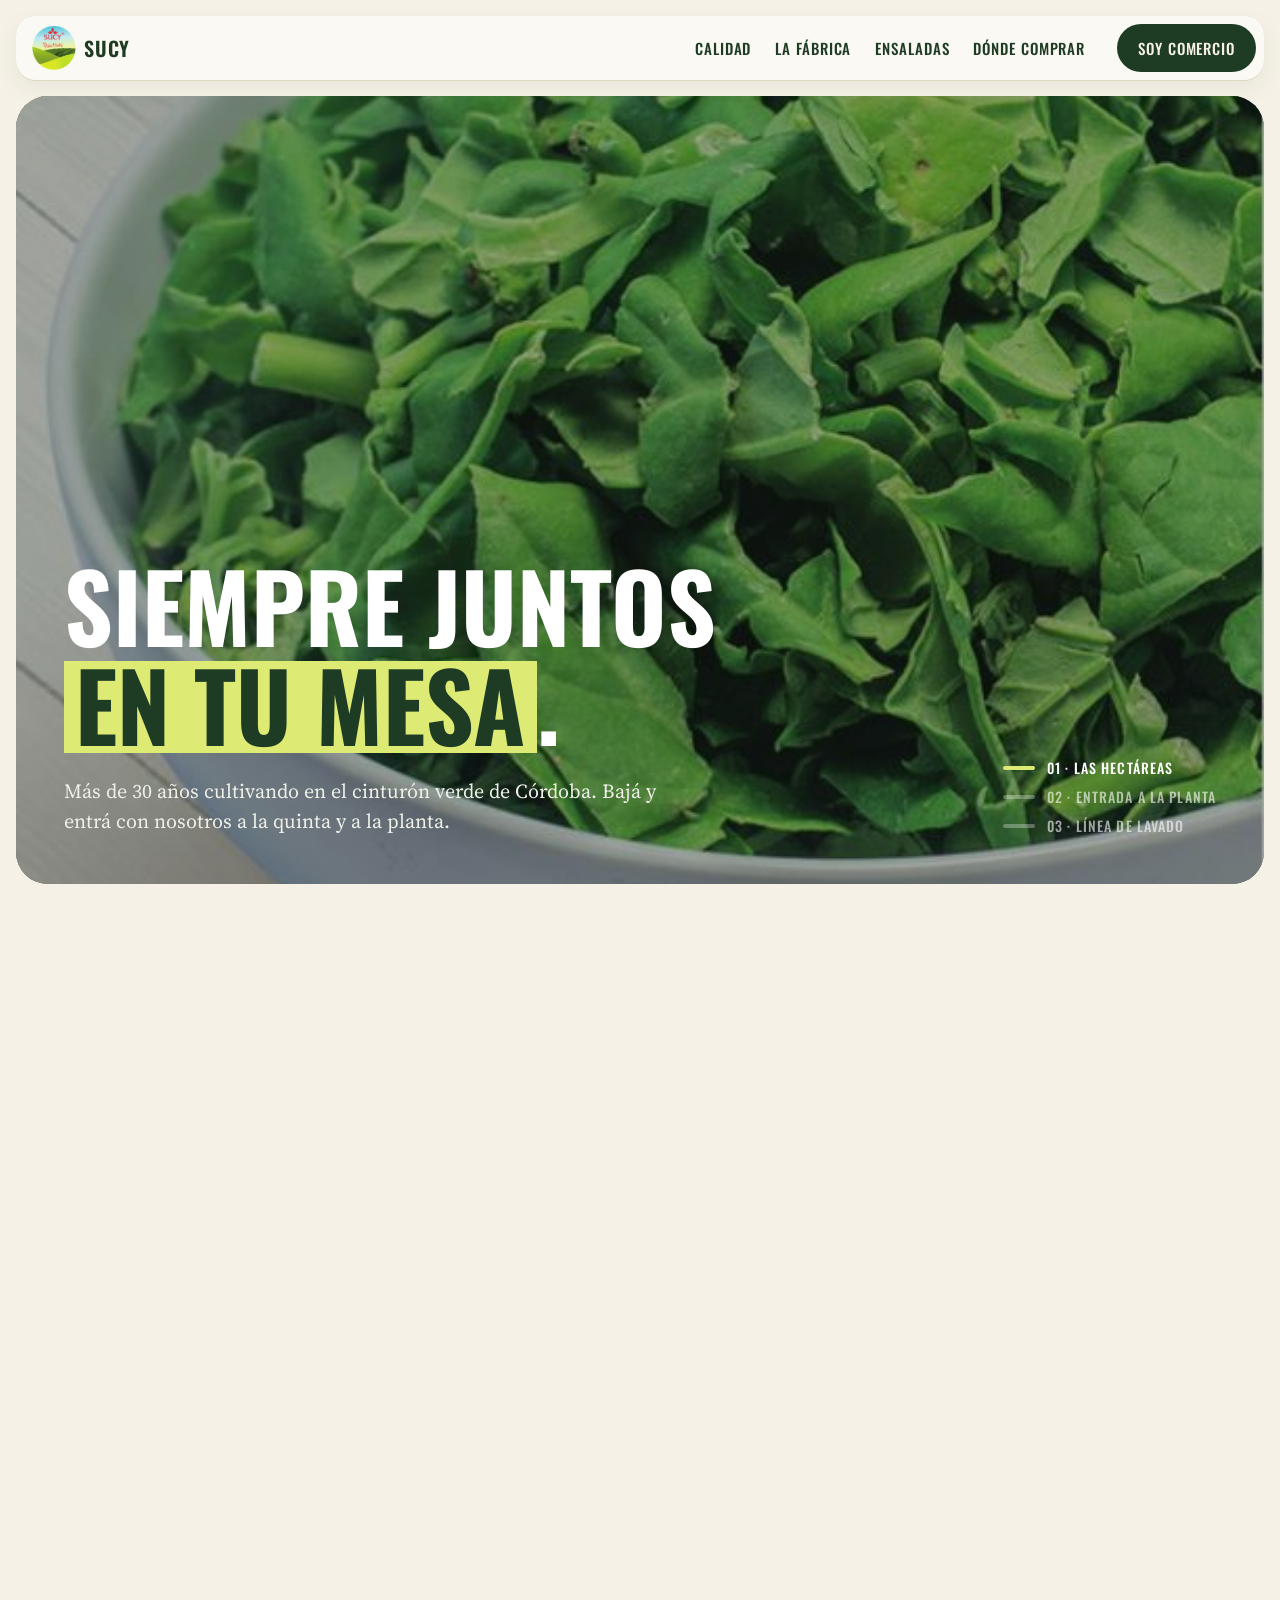
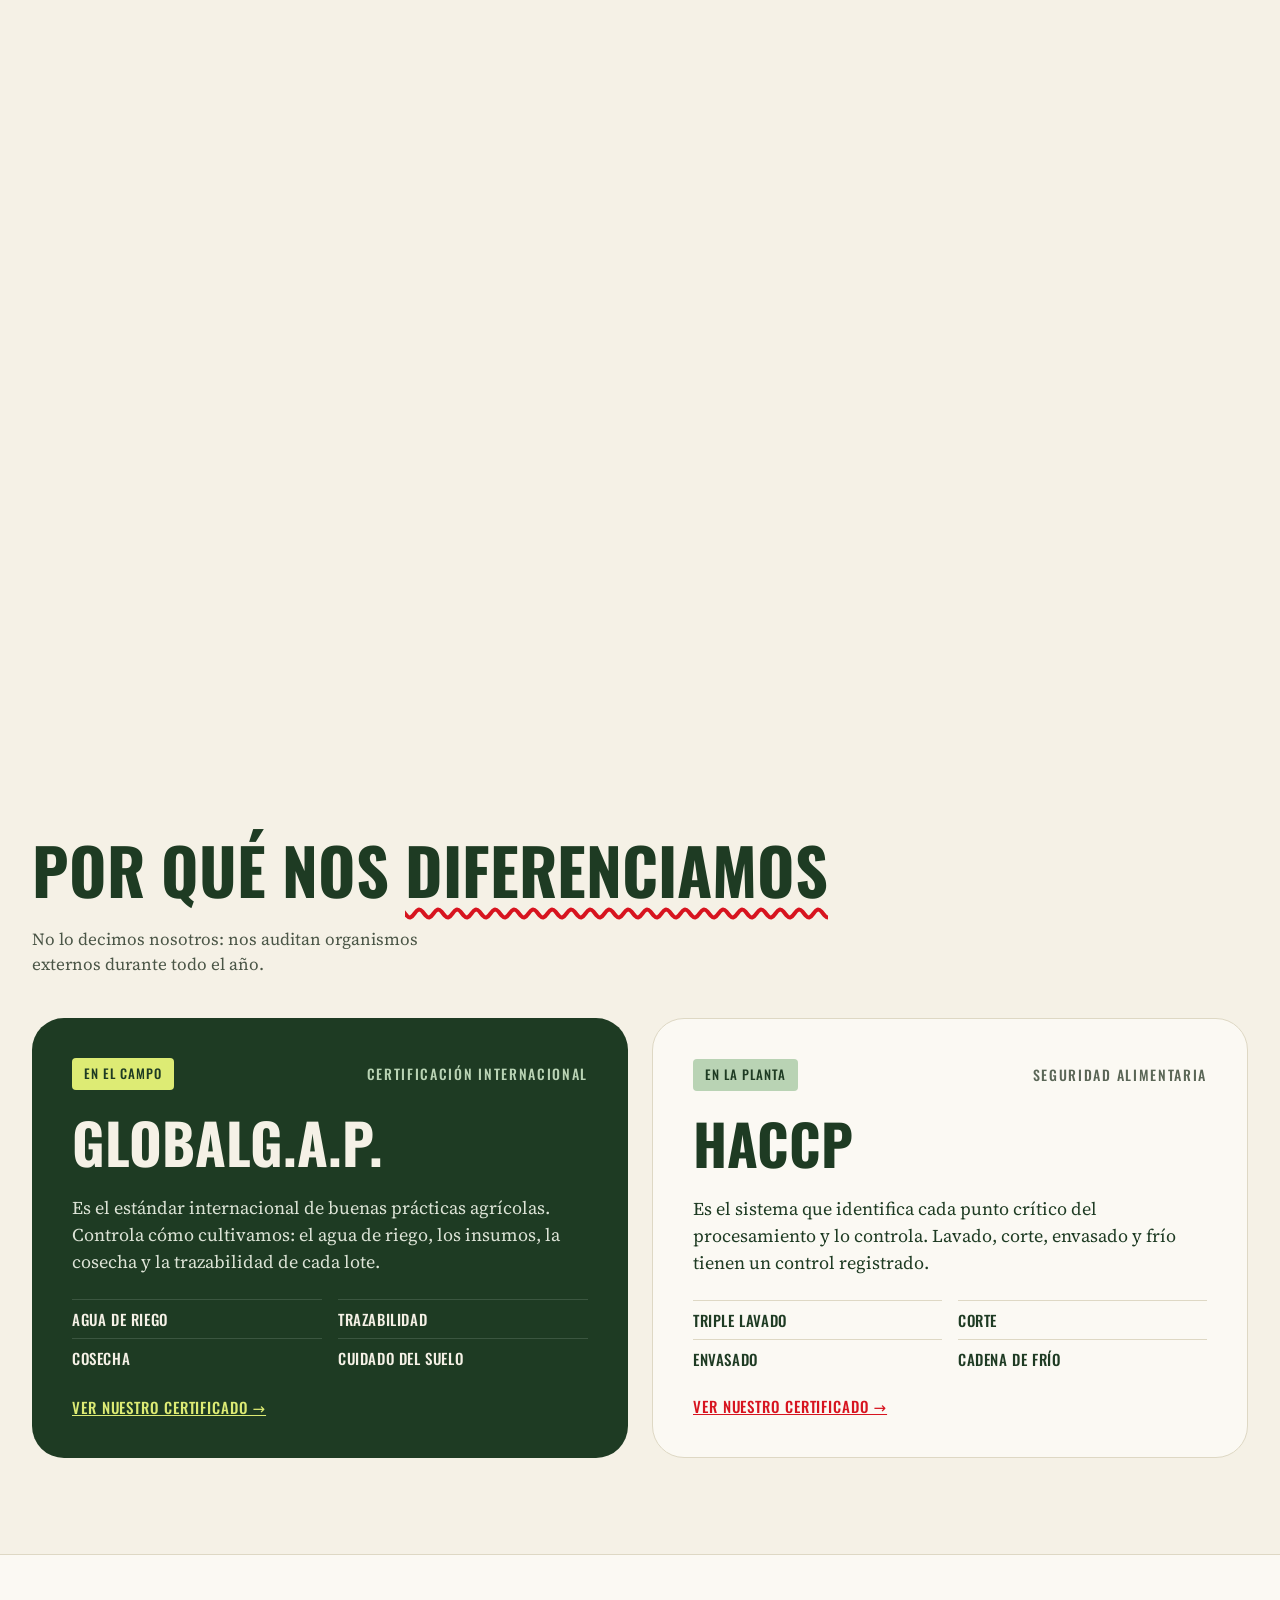
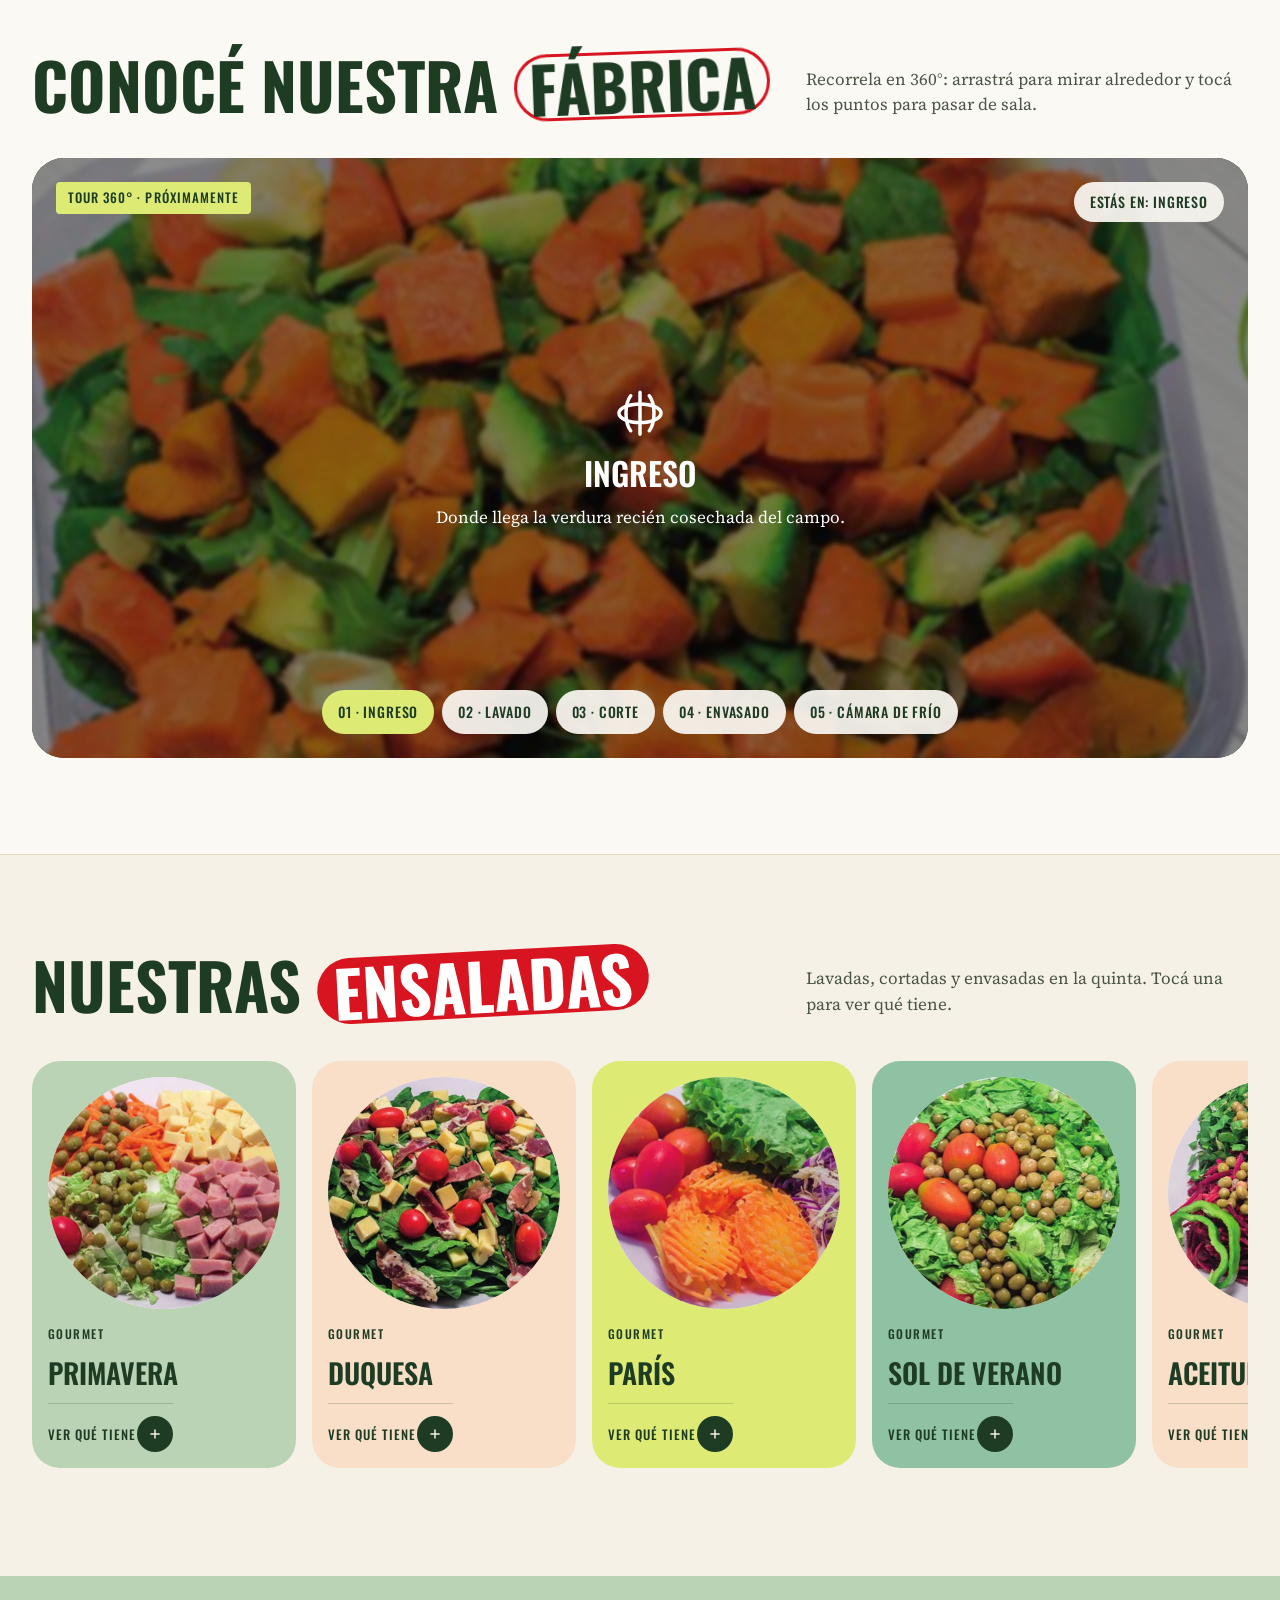
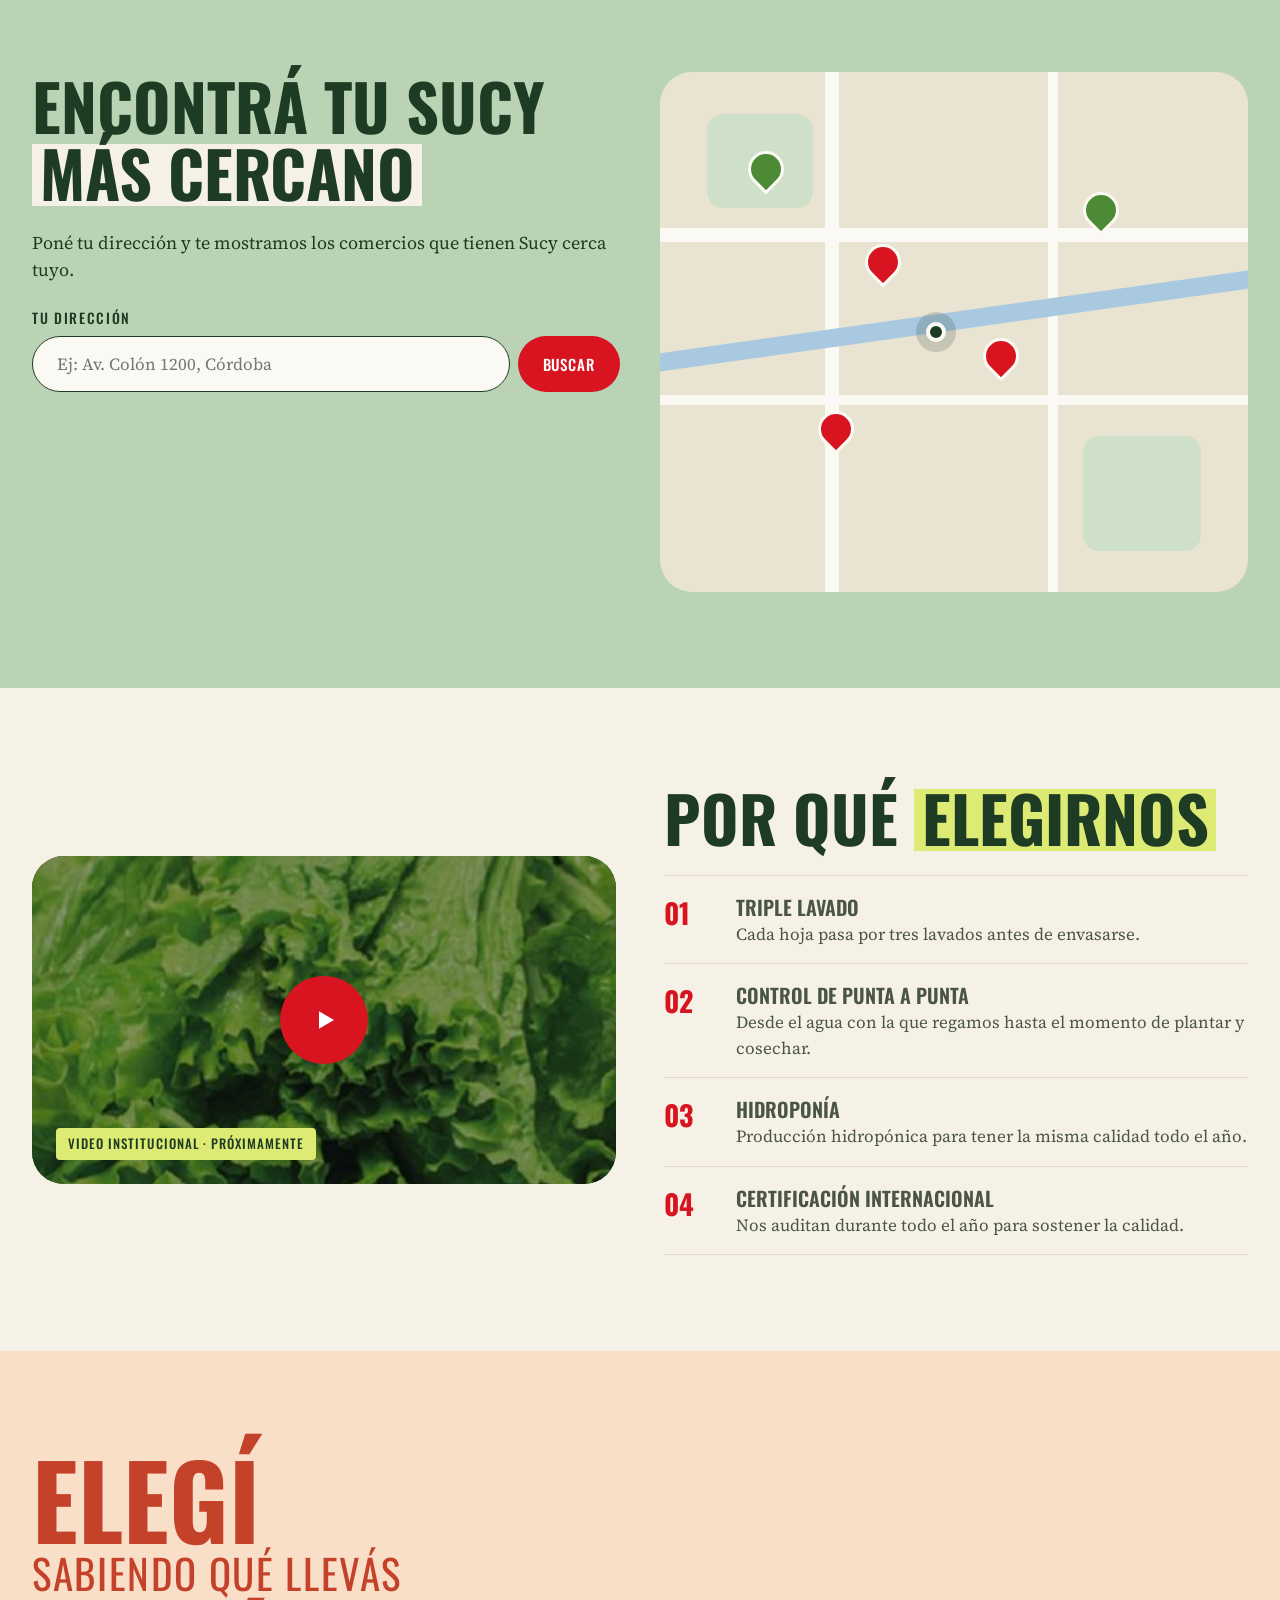
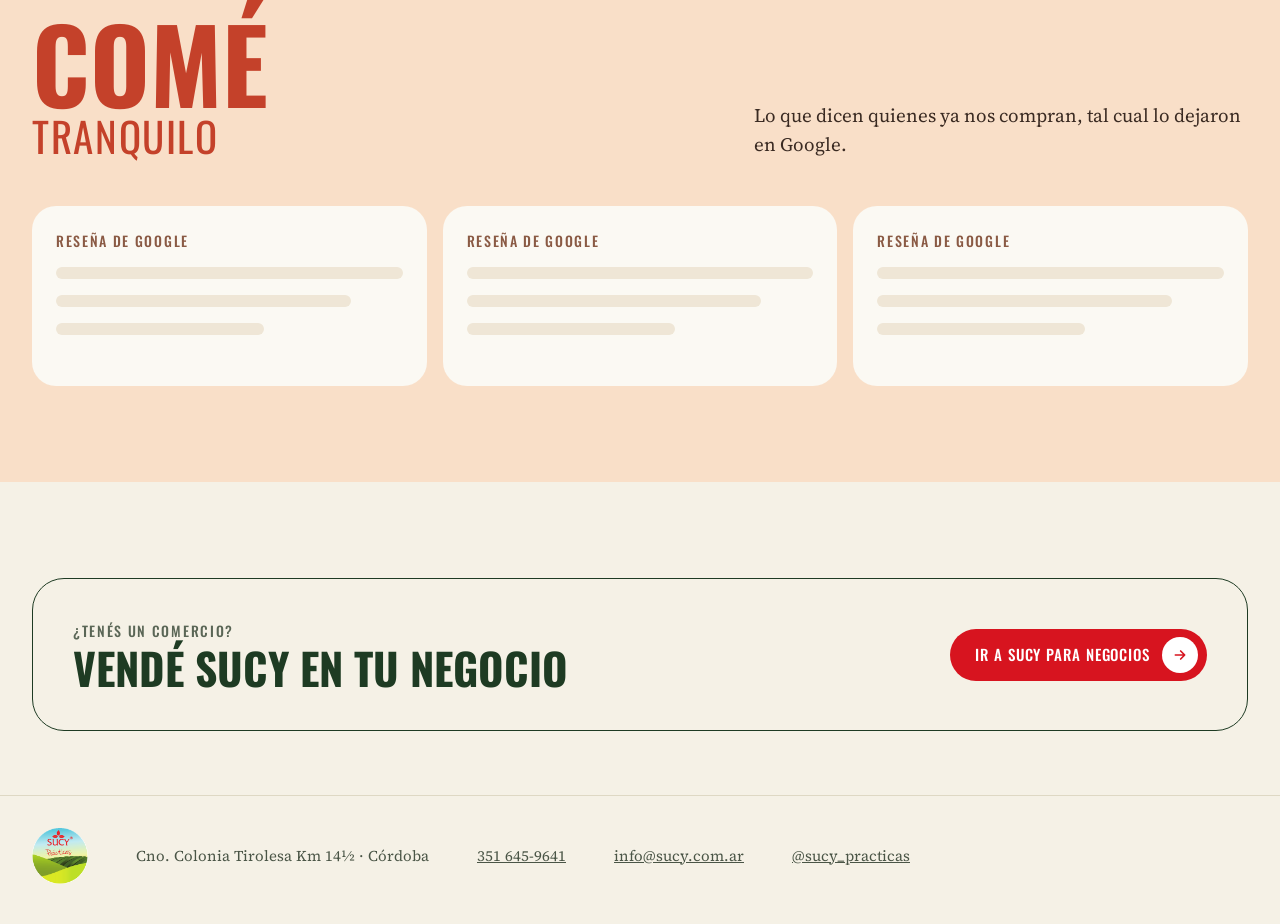
==== commit 605bb846: "a" ====
--- a/index.html
+++ b/index.html
@@ -7,23 +7,23 @@
 <meta name="description" content="Verdura y ensaladas listas de nuestra quinta en el cinturón verde de Córdoba. Certificación GlobalG.A.P. y HACCP. Encontrá tu Sucy más cercano.">
 <meta property="og:title" content="Sucy · Siempre juntos en tu mesa">
 <meta property="og:description" content="Verdura y ensaladas listas de nuestra quinta en Córdoba, con certificación internacional.">
-<meta property="og:image" content="/assets/img/espinaca.jpg">
-<link rel="icon" href="/assets/img/logo.png">
-<link rel="preload" href="/assets/fonts/oswald.woff2" as="font" type="font/woff2" crossorigin>
-<link rel="stylesheet" href="/assets/css/sucy.css">
+<meta property="og:image" content="assets/img/espinaca.jpg">
+<link rel="icon" href="assets/img/logo.png">
+<link rel="preload" href="assets/fonts/oswald.woff2" as="font" type="font/woff2" crossorigin>
+<link rel="stylesheet" href="assets/css/sucy.css">
 </head>
 <body>
 
 <div class="nav-wrap">
   <nav class="nav" aria-label="Principal">
-    <a class="brand" href="/"><img src="/assets/img/logo.png" alt="">Sucy</a>
+    <a class="brand" href="./"><img src="assets/img/logo.png" alt="">Sucy</a>
     <div class="nav-links">
       <a href="#calidad">Calidad</a>
       <a href="#fabrica">La fábrica</a>
       <a href="#ensaladas">Ensaladas</a>
       <a href="#mapa">Dónde comprar</a>
     </div>
-    <a class="btn btn-verde" href="/mayoristas/">Soy comercio</a>
+    <a class="btn btn-verde" href="mayoristas/">Soy comercio</a>
   </nav>
 </div>
 
@@ -32,9 +32,9 @@
   <section class="hero-scroll" aria-label="Presentación">
     <div class="hero-sticky">
       <div class="hero-frame">
-        <img class="poster" src="/assets/img/espinaca.jpg" alt="">
-        <video id="dron" muted playsinline preload="auto" poster="/assets/img/espinaca.jpg">
-          <source src="/assets/video/dron.mp4" type="video/mp4">
+        <img class="poster" src="assets/img/espinaca.jpg" alt="">
+        <video id="dron" muted playsinline preload="auto" poster="assets/img/espinaca.jpg">
+          <source src="assets/video/dron.mp4" type="video/mp4">
         </video>
         <div class="hero-copy">
           <div>
@@ -84,7 +84,7 @@
       </div>
       <!-- Cuando esté el tour real (Kuula, Momento360 o Pannellum), reemplazar el contenido de .tour por su <iframe>. -->
       <div class="tour" id="tour">
-        <img class="fondo" src="/assets/img/sopita.jpg" alt="">
+        <img class="fondo" src="assets/img/sopita.jpg" alt="">
         <span class="tag" style="position:absolute;left:24px;top:24px">Tour 360° · próximamente</span>
         <span class="donde">Estás en:&nbsp;<span data-sala-nombre>Ingreso</span></span>
         <div class="centro">
@@ -114,7 +114,7 @@
           <div><span class="label">Qué tiene</span><div class="ings" id="ficha-ings" style="margin-top:8px"></div></div>
           <div class="btns">
             <a class="btn btn-rojo" href="#mapa" data-cerrar>Dónde conseguirla</a>
-            <a class="btn btn-linea" href="/mayoristas/">La quiero para mi negocio</a>
+            <a class="btn btn-linea" href="mayoristas/">La quiero para mi negocio</a>
           </div>
         </div>
       </div>
@@ -153,8 +153,8 @@
   <section class="sec">
     <div class="wrap dos">
       <div class="video">
-        <!-- Cuando esté el video institucional: <video src="/assets/video/institucional.mp4" controls poster="/assets/img/lechuga.jpg"></video> -->
-        <img src="/assets/img/lechuga.jpg" alt="">
+        <!-- Cuando esté el video institucional: <video src="assets/video/institucional.mp4" controls poster="assets/img/lechuga.jpg"></video> -->
+        <img src="assets/img/lechuga.jpg" alt="">
         <button class="play" type="button" aria-label="Reproducir video: por qué elegirnos"><svg width="30" height="30" viewBox="0 0 24 24" fill="#fff" aria-hidden="true"><path d="M8 5l12 7-12 7z"/></svg></button>
         <span class="tag">Video institucional · próximamente</span>
       </div>
@@ -192,7 +192,7 @@
     <div class="wrap">
       <div class="puente">
         <div><span class="label" style="color:var(--gris2)">¿Tenés un comercio?</span><div class="t">Vendé Sucy en tu negocio</div></div>
-        <a class="btn btn-rojo" href="/mayoristas/">Ir a Sucy para negocios <span class="flecha"><svg width="16" height="16" viewBox="0 0 24 24" fill="none" stroke="currentColor" stroke-width="2.5" stroke-linecap="round" stroke-linejoin="round" aria-hidden="true"><path d="M5 12h14M13 6l6 6-6 6"/></svg></span></a>
+        <a class="btn btn-rojo" href="mayoristas/">Ir a Sucy para negocios <span class="flecha"><svg width="16" height="16" viewBox="0 0 24 24" fill="none" stroke="currentColor" stroke-width="2.5" stroke-linecap="round" stroke-linejoin="round" aria-hidden="true"><path d="M5 12h14M13 6l6 6-6 6"/></svg></span></a>
       </div>
     </div>
   </section>
@@ -200,7 +200,7 @@
 
 <footer>
   <div class="wrap">
-    <img src="/assets/img/logo.png" alt="Sucy Prácticas">
+    <img src="assets/img/logo.png" alt="Sucy Prácticas">
     <span>Cno. Colonia Tirolesa Km 14½ · Córdoba</span>
     <a href="tel:+543516459641">351 645-9641</a>
     <a href="mailto:info@sucy.com.ar">info@sucy.com.ar</a>
@@ -208,6 +208,6 @@
   </div>
 </footer>
 
-<script src="/assets/js/home.js" defer></script>
+<script src="assets/js/home.js" defer></script>
 </body>
 </html>
